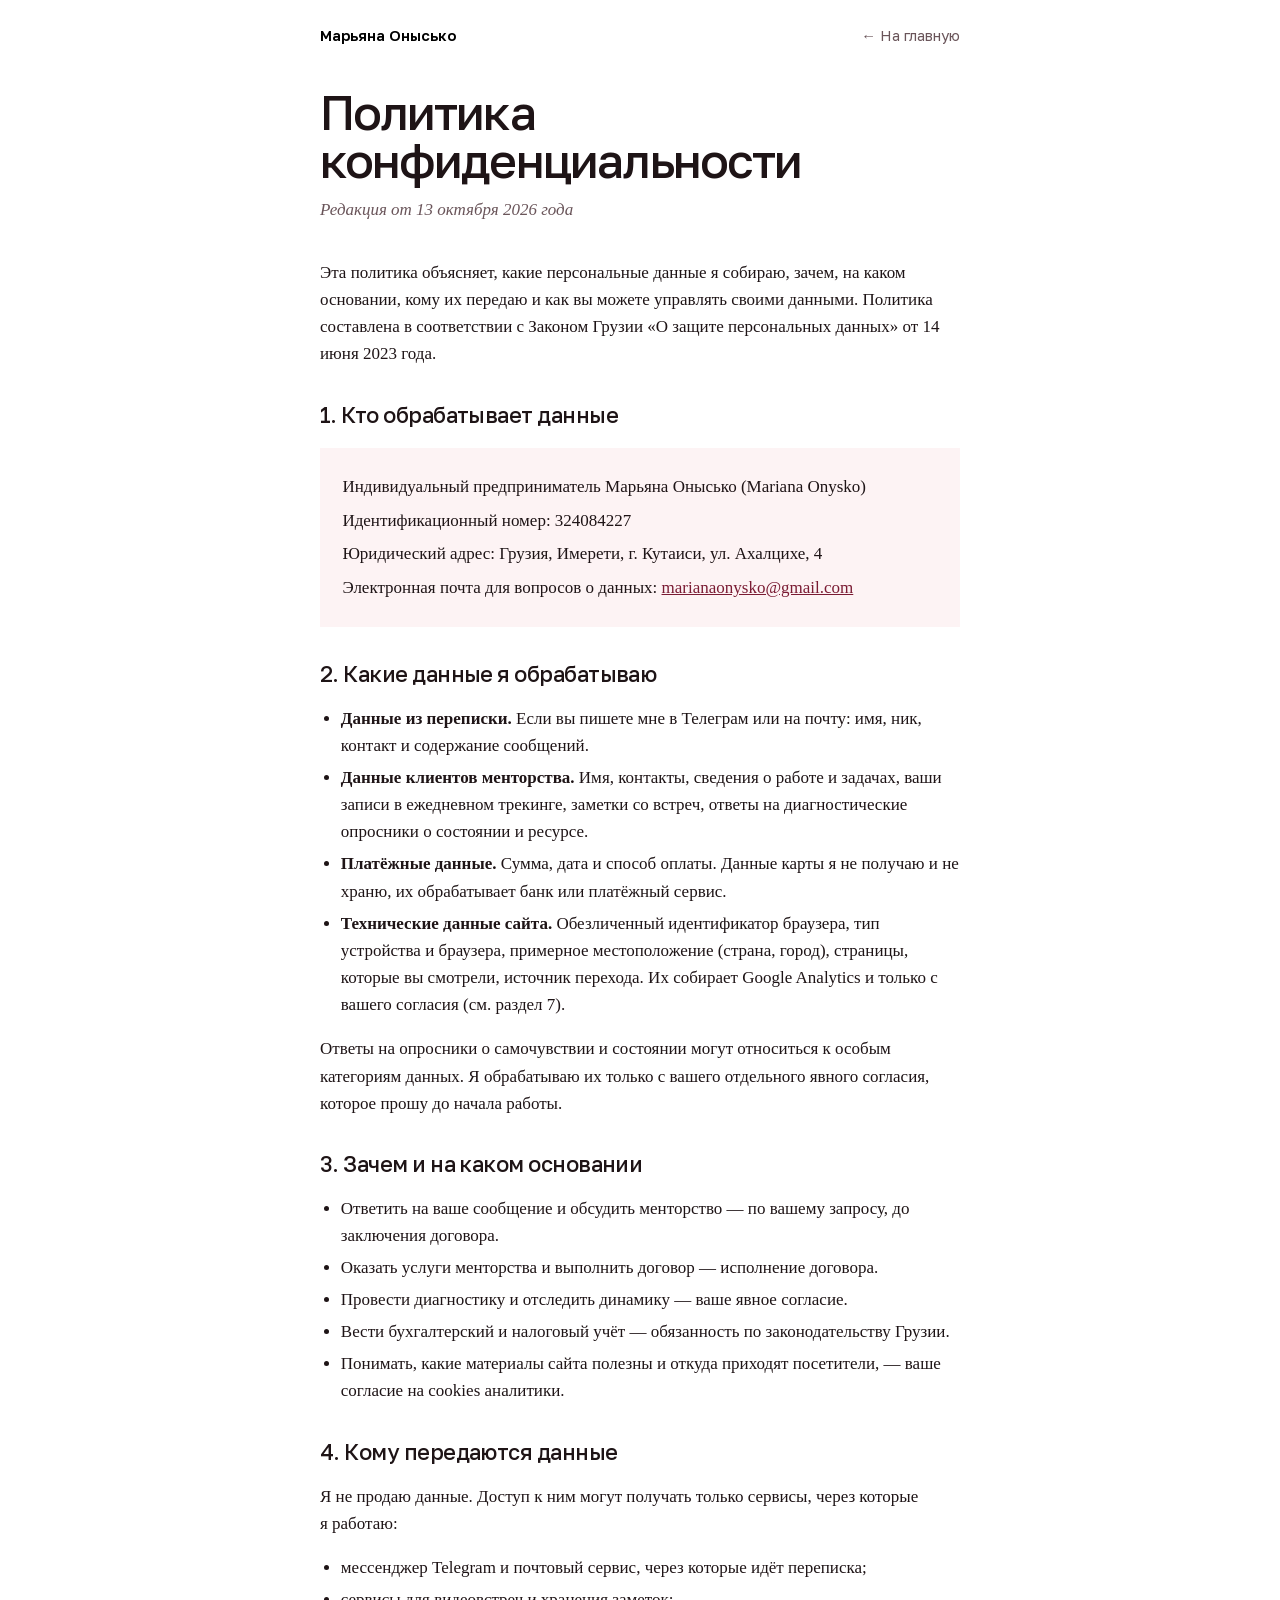
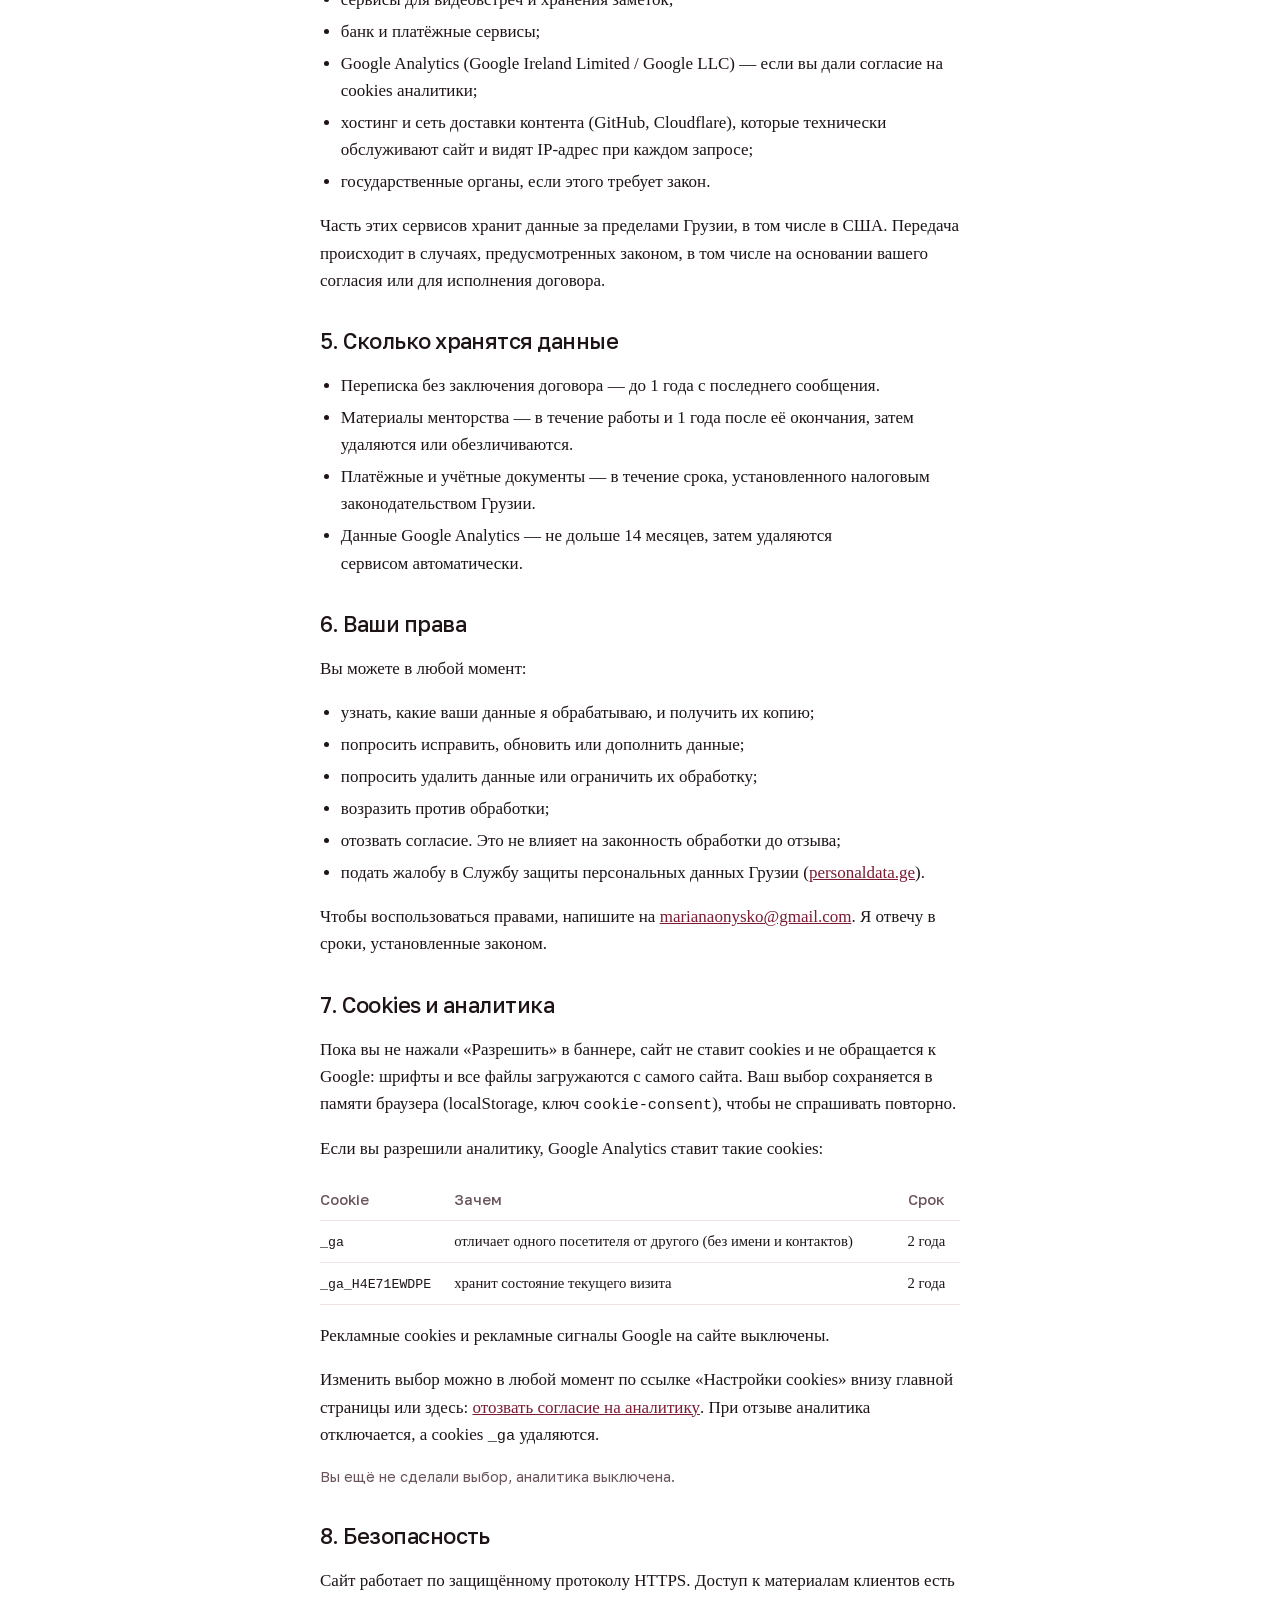
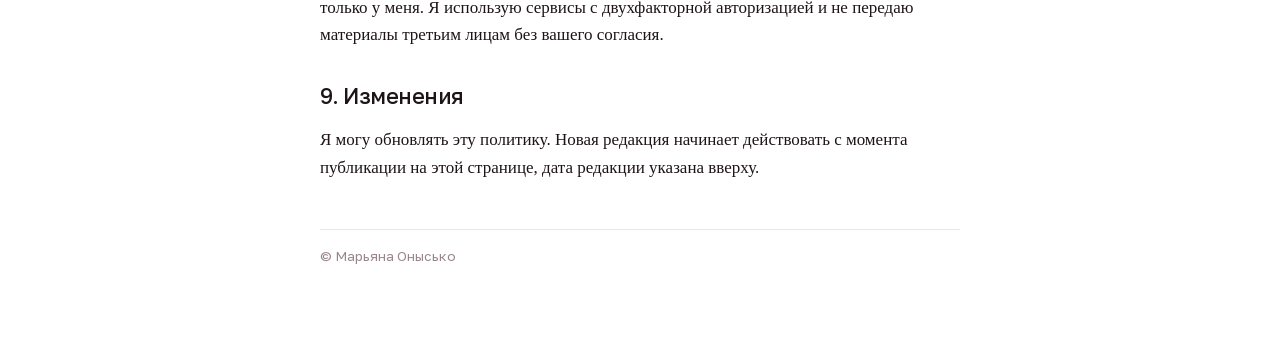
==== privacy.html @ 3b22a975 "Redesign site, add Google Analytics with working cookie consent - New single-page layout (hero, topi" ====
<!doctype html>
<html lang="ru">
<head>
<meta charset="utf-8">
<meta name="viewport" content="width=device-width, initial-scale=1">
<title>Политика конфиденциальности — Марьяна Онысько</title>
<meta name="description" content="Какие персональные данные обрабатывает ИП Марьяна Онысько, зачем, кому передаёт и как управлять своими данными и cookies.">
<link rel="canonical" href="https://marianaonysko.com/privacy.html">
<link rel="icon" href="/favicon.svg" type="image/svg+xml">
<link rel="stylesheet" href="/assets/fonts.css">
<link rel="stylesheet" href="/assets/legal.css">
<style>
  table { width: 100%; border-collapse: collapse; font-size: .92rem; margin: 1rem 0; }
  th, td { text-align: left; vertical-align: top; padding: .55rem .6rem .55rem 0; border-bottom: 1px solid var(--rule-soft); }
  th { font-family: var(--display); font-weight: 500; color: var(--soft); }
  code { font-size: .9em; }
  .btn-link { font: inherit; color: var(--wine); background: none; border: 0; padding: 0; text-decoration: underline; cursor: pointer; }
  .status { font-family: var(--display); font-size: .92rem; color: var(--soft); }
</style>
</head>
<body>
<main class="doc">
  <div class="doc__top"><b>Марьяна Онысько</b><a href="/">← На главную</a></div>

  <h1>Политика конфиденциальности</h1>
  <p class="doc__date">Редакция от 13 октября 2026 года</p>

  <p>Эта политика объясняет, какие персональные данные я собираю, зачем, на каком основании, кому их передаю и как вы можете управлять своими данными. Политика составлена в соответствии с Законом Грузии «О защите персональных данных» от 14 июня 2023 года.</p>

  <h2>1. Кто обрабатывает данные</h2>
  <div class="box">
    <p>Индивидуальный предприниматель Марьяна Онысько (Mariana Onysko)</p>
    <p>Идентификационный номер: 324084227</p>
    <p>Юридический адрес: Грузия, Имерети, г. Кутаиси, ул. Ахалцихе, 4</p>
    <p>Электронная почта для вопросов о данных: <a href="mailto:marianaonysko@gmail.com">marianaonysko@gmail.com</a></p>
  </div>

  <h2>2. Какие данные я обрабатываю</h2>
  <ul>
    <li><b>Данные из переписки.</b> Если вы пишете мне в Телеграм или на почту: имя, ник, контакт и содержание сообщений.</li>
    <li><b>Данные клиентов менторства.</b> Имя, контакты, сведения о работе и задачах, ваши записи в ежедневном трекинге, заметки со встреч, ответы на диагностические опросники о состоянии и ресурсе.</li>
    <li><b>Платёжные данные.</b> Сумма, дата и способ оплаты. Данные карты я не получаю и не храню, их обрабатывает банк или платёжный сервис.</li>
    <li><b>Технические данные сайта.</b> Обезличенный идентификатор браузера, тип устройства и браузера, примерное местоположение (страна, город), страницы, которые вы смотрели, источник перехода. Их собирает Google Analytics и только с вашего согласия (см. раздел 7).</li>
  </ul>
  <p>Ответы на опросники о самочувствии и состоянии могут относиться к особым категориям данных. Я обрабатываю их только с вашего отдельного явного согласия, которое прошу до начала работы.</p>

  <h2>3. Зачем и на каком основании</h2>
  <ul>
    <li>Ответить на ваше сообщение и обсудить менторство — по вашему запросу, до заключения договора.</li>
    <li>Оказать услуги менторства и выполнить договор — исполнение договора.</li>
    <li>Провести диагностику и отследить динамику — ваше явное согласие.</li>
    <li>Вести бухгалтерский и налоговый учёт — обязанность по законодательству Грузии.</li>
    <li>Понимать, какие материалы сайта полезны и откуда приходят посетители, — ваше согласие на cookies аналитики.</li>
  </ul>

  <h2>4. Кому передаются данные</h2>
  <p>Я не продаю данные. Доступ к ним могут получать только сервисы, через которые я работаю:</p>
  <ul>
    <li>мессенджер Telegram и почтовый сервис, через которые идёт переписка;</li>
    <li>сервисы для видеовстреч и хранения заметок;</li>
    <li>банк и платёжные сервисы;</li>
    <li>Google Analytics (Google Ireland Limited / Google LLC) — если вы дали согласие на cookies аналитики;</li>
    <li>хостинг и сеть доставки контента (GitHub, Cloudflare), которые технически обслуживают сайт и видят IP-адрес при каждом запросе;</li>
    <li>государственные органы, если этого требует закон.</li>
  </ul>
  <p>Часть этих сервисов хранит данные за пределами Грузии, в том числе в США. Передача происходит в случаях, предусмотренных законом, в том числе на основании вашего согласия или для исполнения договора.</p>

  <h2>5. Сколько хранятся данные</h2>
  <ul>
    <li>Переписка без заключения договора — до 1 года с последнего сообщения.</li>
    <li>Материалы менторства — в течение работы и 1 года после её окончания, затем удаляются или обезличиваются.</li>
    <li>Платёжные и учётные документы — в течение срока, установленного налоговым законодательством Грузии.</li>
    <li>Данные Google Analytics — не дольше 14 месяцев, затем удаляются сервисом автоматически.</li>
  </ul>

  <h2>6. Ваши права</h2>
  <p>Вы можете в любой момент:</p>
  <ul>
    <li>узнать, какие ваши данные я обрабатываю, и получить их копию;</li>
    <li>попросить исправить, обновить или дополнить данные;</li>
    <li>попросить удалить данные или ограничить их обработку;</li>
    <li>возразить против обработки;</li>
    <li>отозвать согласие. Это не влияет на законность обработки до отзыва;</li>
    <li>подать жалобу в Службу защиты персональных данных Грузии (<a href="https://personaldata.ge">personaldata.ge</a>).</li>
  </ul>
  <p>Чтобы воспользоваться правами, напишите на <a href="mailto:marianaonysko@gmail.com">marianaonysko@gmail.com</a>. Я отвечу в сроки, установленные законом.</p>

  <h2>7. Cookies и аналитика</h2>
  <p>Пока вы не нажали «Разрешить» в баннере, сайт не ставит cookies и не обращается к Google: шрифты и все файлы загружаются с самого сайта. Ваш выбор сохраняется в памяти браузера (localStorage, ключ <code>cookie-consent</code>), чтобы не спрашивать повторно.</p>
  <p>Если вы разрешили аналитику, Google Analytics ставит такие cookies:</p>
  <table>
    <tr><th>Cookie</th><th>Зачем</th><th>Срок</th></tr>
    <tr><td><code>_ga</code></td><td>отличает одного посетителя от другого (без имени и контактов)</td><td>2 года</td></tr>
    <tr><td><code>_ga_H4E71EWDPE</code></td><td>хранит состояние текущего визита</td><td>2 года</td></tr>
  </table>
  <p>Рекламные cookies и рекламные сигналы Google на сайте выключены.</p>
  <p>Изменить выбор можно в любой момент по ссылке «Настройки cookies» внизу главной страницы или здесь: <button type="button" class="btn-link" id="revoke">отозвать согласие на аналитику</button>. При отзыве аналитика отключается, а cookies <code>_ga</code> удаляются.</p>
  <p class="status" id="consentStatus" aria-live="polite"></p>

  <h2>8. Безопасность</h2>
  <p>Сайт работает по защищённому протоколу HTTPS. Доступ к материалам клиентов есть только у меня. Я использую сервисы с двухфакторной авторизацией и не передаю материалы третьим лицам без вашего согласия.</p>

  <h2>9. Изменения</h2>
  <p>Я могу обновлять эту политику. Новая редакция начинает действовать с момента публикации на этой странице, дата редакции указана вверху.</p>

  <p class="doc__foot">© Марьяна Онысько</p>
</main>
<script>
(function () {
  var KEY = 'cookie-consent';
  var status = document.getElementById('consentStatus');
  function get() { try { return localStorage.getItem(KEY); } catch (e) { return null; } }
  function render() {
    var v = get();
    status.textContent = v === 'all' ? 'Сейчас: аналитика разрешена.'
      : v === 'necessary' ? 'Сейчас: только необходимые, аналитика выключена.'
      : 'Вы ещё не сделали выбор, аналитика выключена.';
  }
  document.getElementById('revoke').addEventListener('click', function () {
    try { localStorage.setItem(KEY, 'necessary'); } catch (e) {}
    var host = location.hostname;
    var domains = ['', host, '.' + host, '.' + host.replace(/^www\./, '')];
    document.cookie.split(';').forEach(function (c) {
      var name = c.split('=')[0].trim();
      if (!/^_ga/.test(name) && name !== '_gid') return;
      domains.forEach(function (d) {
        document.cookie = name + '=; expires=Thu, 01 Jan 1970 00:00:00 GMT; path=/' + (d ? '; domain=' + d : '');
      });
    });
    render();
  });
  render();
})();
</script>
</body>
</html>
---- assets/fonts.css ----
/* Golos Text (SIL Open Font License), self-hosted: no requests to Google before cookie consent */
@font-face {
  font-family: 'Golos Text';
  font-style: normal;
  font-weight: 400 600;
  font-display: swap;
  src: url(/assets/golos-cyr.woff2) format('woff2');
  unicode-range: U+0301, U+0400-045F, U+0490-0491, U+04B0-04B1, U+2116;
}
@font-face {
  font-family: 'Golos Text';
  font-style: normal;
  font-weight: 400 600;
  font-display: swap;
  src: url(/assets/golos-latin.woff2) format('woff2');
  unicode-range: U+0000-00FF, U+0131, U+0152-0153, U+02BB-02BC, U+02C6, U+02DA, U+02DC, U+0304, U+0308, U+0329, U+2000-206F, U+20AC, U+2122, U+2191, U+2193, U+2212, U+2215, U+FEFF, U+FFFD;
}
---- assets/legal.css ----
:root {
  --ink: #1E1416; --black: #000; --wine: #7A1B33; --soft: #6A555A; --mute: #9A868A;
  --rule: #D9C9C6; --rule-soft: #EFE4E1; --blush: #FDF3F4; --bg: #FFFFFF;
  --display: 'Golos Text', 'Helvetica Neue', Arial, sans-serif;
  --serif: Georgia, 'Iowan Old Style', 'Times New Roman', serif;
  color-scheme: light;
}
*, *::before, *::after { box-sizing: border-box; }
body { margin: 0; background: var(--bg); color: var(--ink); font-family: var(--serif); font-size: 17px; line-height: 1.6; -webkit-font-smoothing: antialiased; }
.doc { max-width: 44rem; margin: 0 auto; padding-inline: clamp(1rem, 4vw, 2rem); padding-block: 1.5rem 4rem; }
.doc__top { display: flex; justify-content: space-between; align-items: center; gap: 1rem; font-family: var(--display); font-size: .92rem; margin-bottom: 2.5rem; }
.doc__top a { color: var(--soft); text-decoration: none; }
.doc__top a:hover { color: var(--wine); }
.doc__top b { font-weight: 600; color: var(--black); }
h1 { font-family: var(--display); font-weight: 500; font-size: clamp(2rem, 6vw, 3rem); line-height: 1; letter-spacing: -.04em; margin: 0 0 .8rem; text-wrap: balance; }
.doc__date { font-style: italic; color: var(--soft); margin: 0 0 2.2rem; }
h2 { font-family: var(--display); font-weight: 500; font-size: 1.35rem; letter-spacing: -.025em; line-height: 1.2; margin: 2.2rem 0 .6rem; }
p, li { text-wrap: pretty; }
ul, ol { padding-left: 1.3rem; }
li { margin: .3rem 0; }
a { color: var(--wine); }
.ph { background: #FFF1C9; padding: 0 .2em; border-radius: 2px; font-family: var(--display); font-size: .92em; }
.box { background: var(--blush); padding: 1.2rem 1.4rem; margin: 1.2rem 0; }
.box p { margin: .4rem 0; }
.doc__foot { margin-top: 3rem; padding-top: 1rem; border-top: 1px solid var(--rule-soft); font-family: var(--display); font-size: .85rem; color: var(--mute); }
a:focus-visible { outline: 2px solid var(--wine); outline-offset: 3px; }
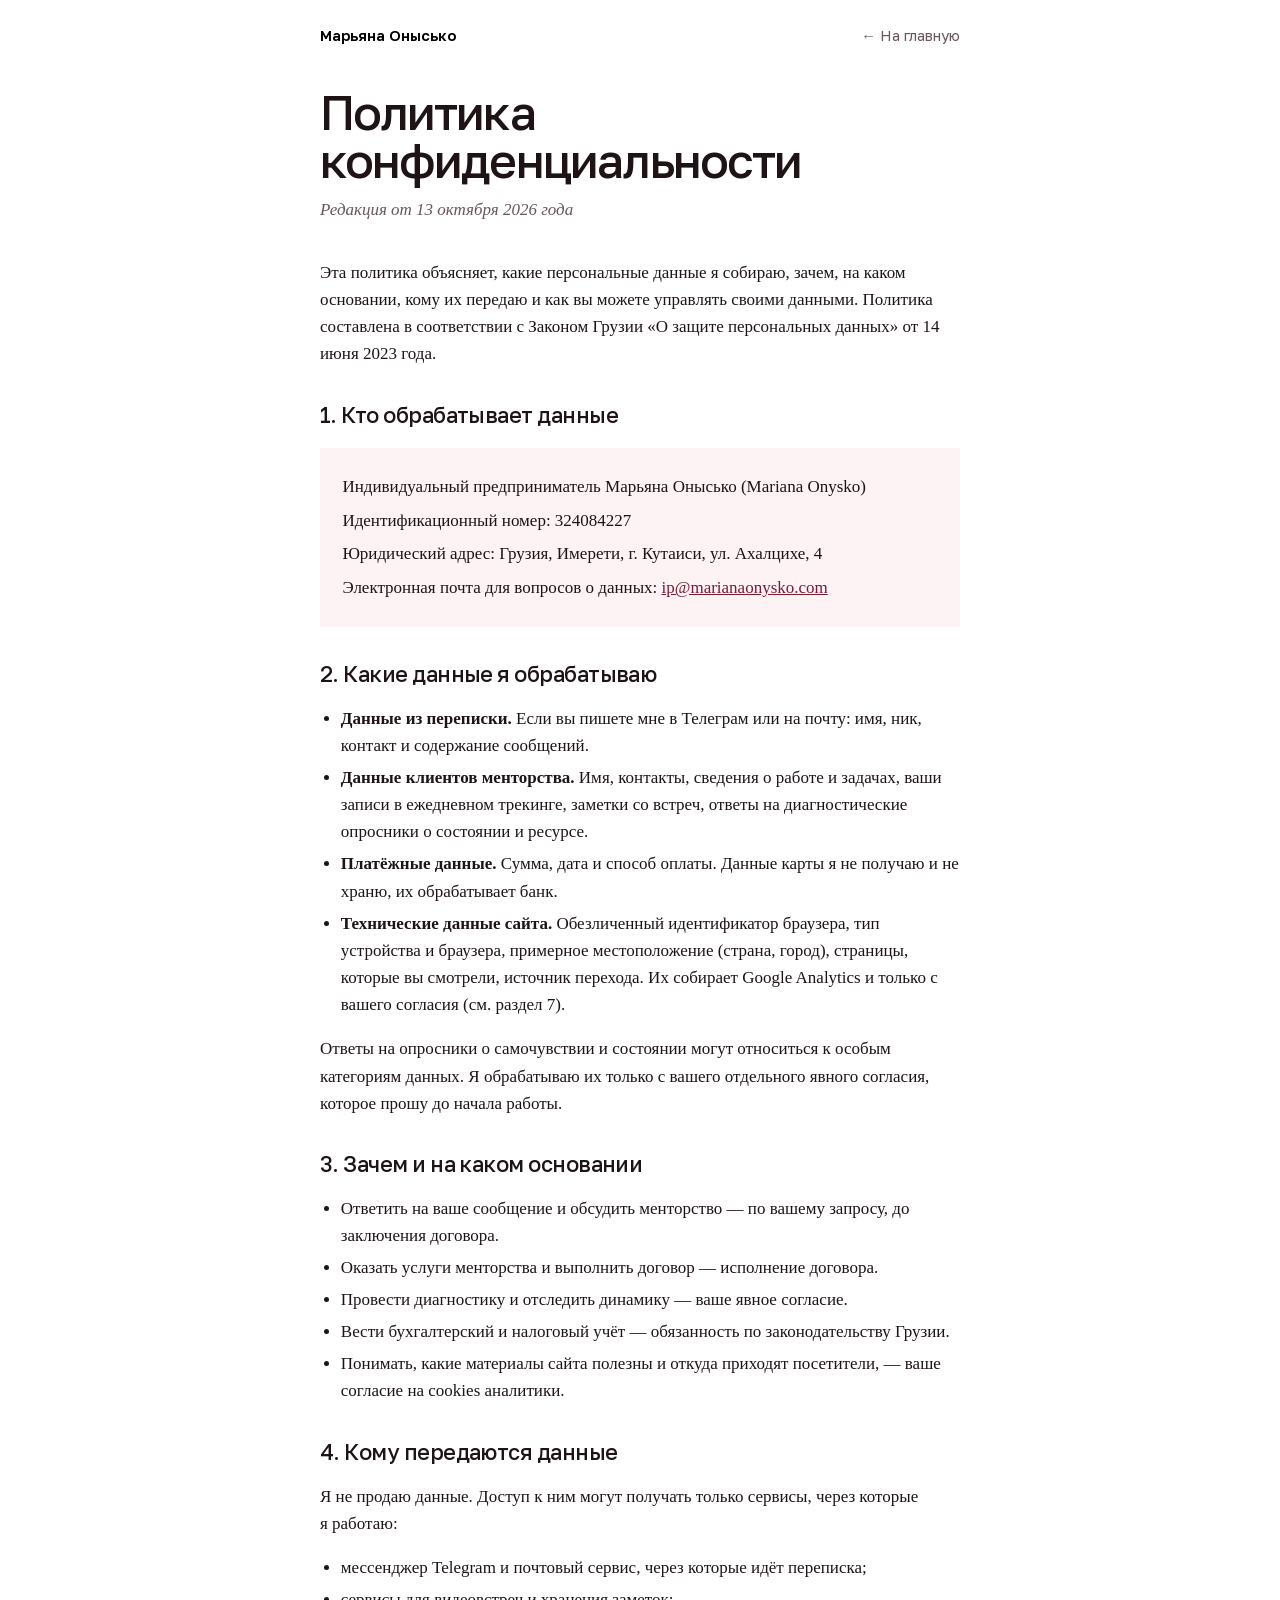
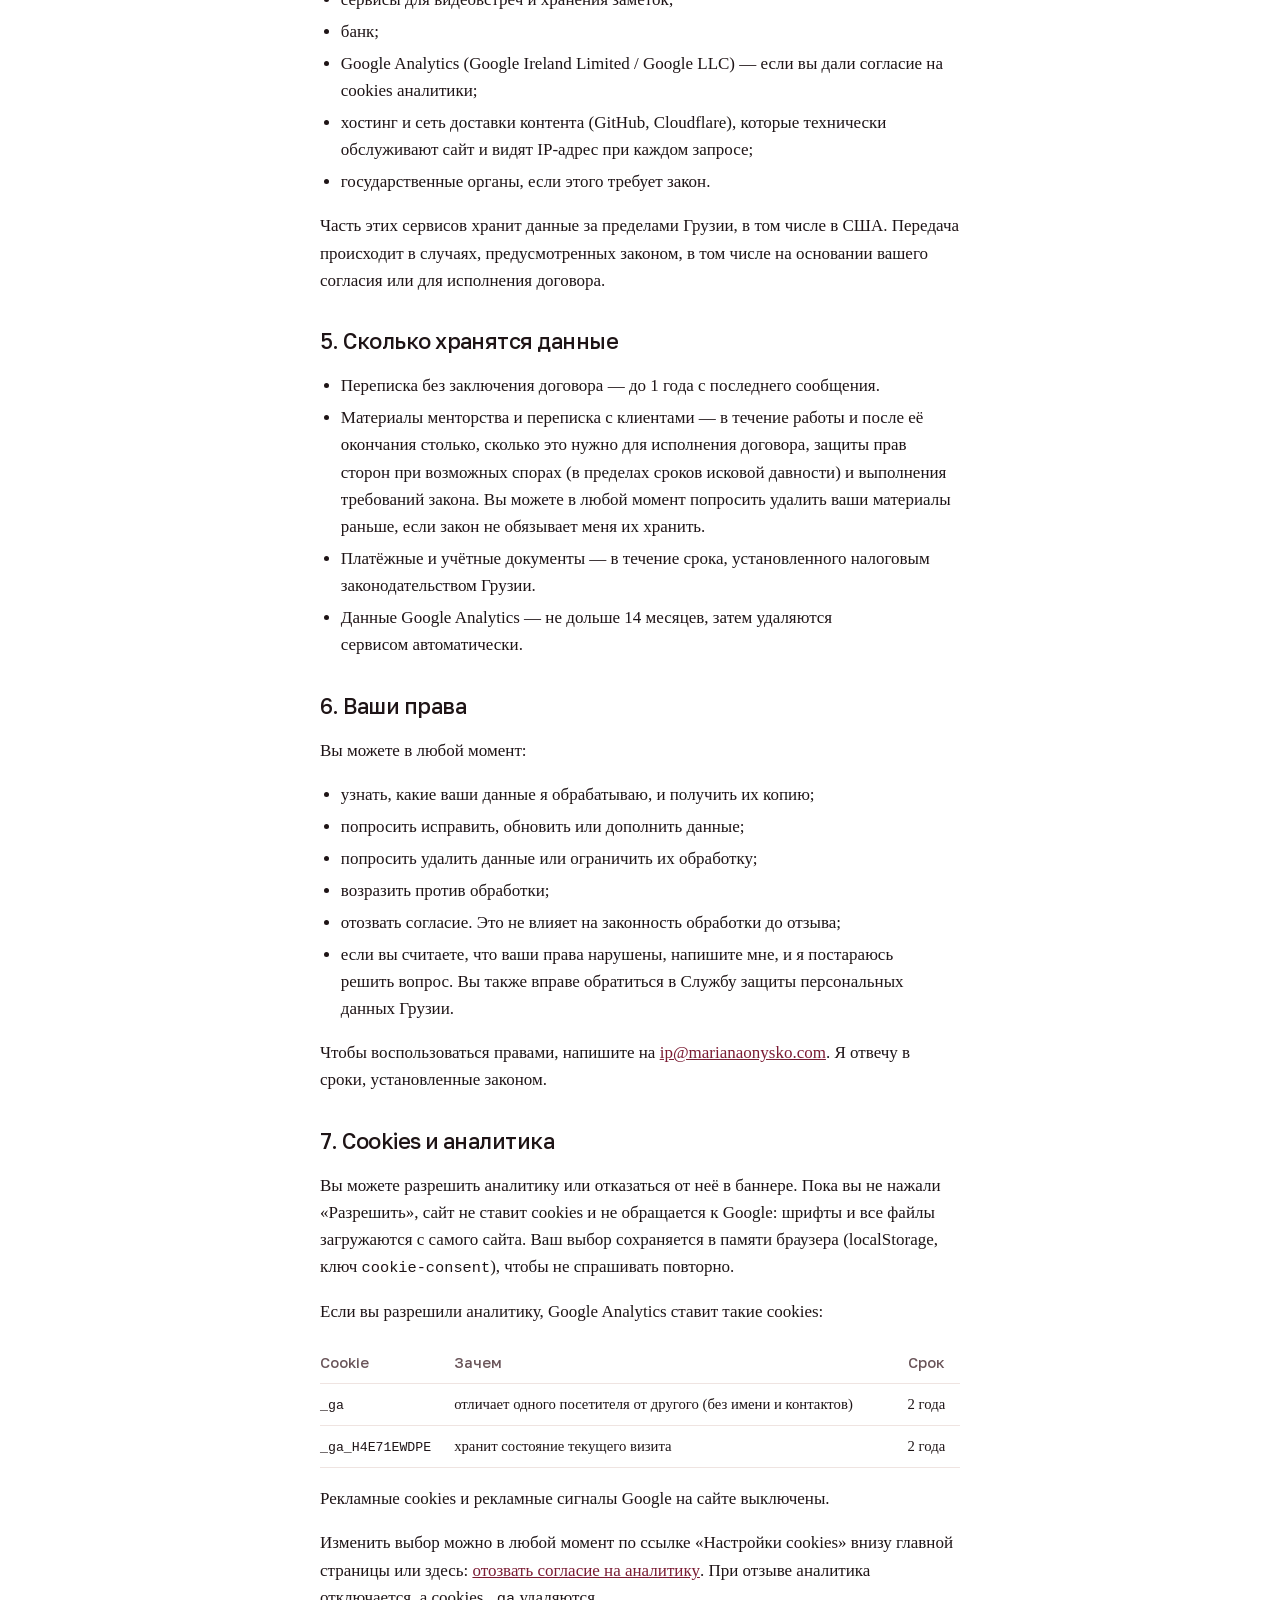
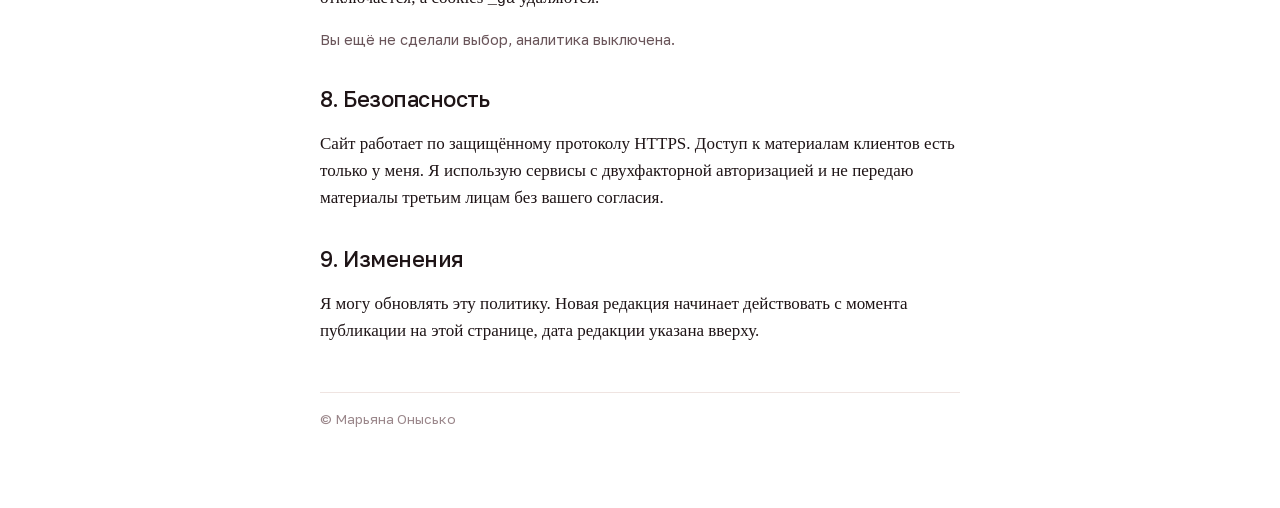
==== commit 9fa3aa2d: "Update contact email, add explicit opt-out to cookie banner, revise privacy policy Co-Authored-By: C" ====
--- a/privacy.html
+++ b/privacy.html
@@ -32,14 +32,14 @@
     <p>Индивидуальный предприниматель Марьяна Онысько (Mariana Onysko)</p>
     <p>Идентификационный номер: 324084227</p>
     <p>Юридический адрес: Грузия, Имерети, г. Кутаиси, ул. Ахалцихе, 4</p>
-    <p>Электронная почта для вопросов о данных: <a href="mailto:marianaonysko@gmail.com">marianaonysko@gmail.com</a></p>
+    <p>Электронная почта для вопросов о данных: <a href="mailto:ip@marianaonysko.com">ip@marianaonysko.com</a></p>
   </div>
 
   <h2>2. Какие данные я обрабатываю</h2>
   <ul>
     <li><b>Данные из переписки.</b> Если вы пишете мне в Телеграм или на почту: имя, ник, контакт и содержание сообщений.</li>
     <li><b>Данные клиентов менторства.</b> Имя, контакты, сведения о работе и задачах, ваши записи в ежедневном трекинге, заметки со встреч, ответы на диагностические опросники о состоянии и ресурсе.</li>
-    <li><b>Платёжные данные.</b> Сумма, дата и способ оплаты. Данные карты я не получаю и не храню, их обрабатывает банк или платёжный сервис.</li>
+    <li><b>Платёжные данные.</b> Сумма, дата и способ оплаты. Данные карты я не получаю и не храню, их обрабатывает банк.</li>
     <li><b>Технические данные сайта.</b> Обезличенный идентификатор браузера, тип устройства и браузера, примерное местоположение (страна, город), страницы, которые вы смотрели, источник перехода. Их собирает Google Analytics и только с вашего согласия (см. раздел 7).</li>
   </ul>
   <p>Ответы на опросники о самочувствии и состоянии могут относиться к особым категориям данных. Я обрабатываю их только с вашего отдельного явного согласия, которое прошу до начала работы.</p>
@@ -58,7 +58,7 @@
   <ul>
     <li>мессенджер Telegram и почтовый сервис, через которые идёт переписка;</li>
     <li>сервисы для видеовстреч и хранения заметок;</li>
-    <li>банк и платёжные сервисы;</li>
+    <li>банк;</li>
     <li>Google Analytics (Google Ireland Limited / Google LLC) — если вы дали согласие на cookies аналитики;</li>
     <li>хостинг и сеть доставки контента (GitHub, Cloudflare), которые технически обслуживают сайт и видят IP-адрес при каждом запросе;</li>
     <li>государственные органы, если этого требует закон.</li>
@@ -68,7 +68,7 @@
   <h2>5. Сколько хранятся данные</h2>
   <ul>
     <li>Переписка без заключения договора — до 1 года с последнего сообщения.</li>
-    <li>Материалы менторства — в течение работы и 1 года после её окончания, затем удаляются или обезличиваются.</li>
+    <li>Материалы менторства и переписка с клиентами — в течение работы и после её окончания столько, сколько это нужно для исполнения договора, защиты прав сторон при возможных спорах (в пределах сроков исковой давности) и выполнения требований закона. Вы можете в любой момент попросить удалить ваши материалы раньше, если закон не обязывает меня их хранить.</li>
     <li>Платёжные и учётные документы — в течение срока, установленного налоговым законодательством Грузии.</li>
     <li>Данные Google Analytics — не дольше 14 месяцев, затем удаляются сервисом автоматически.</li>
   </ul>
@@ -81,12 +81,12 @@
     <li>попросить удалить данные или ограничить их обработку;</li>
     <li>возразить против обработки;</li>
     <li>отозвать согласие. Это не влияет на законность обработки до отзыва;</li>
-    <li>подать жалобу в Службу защиты персональных данных Грузии (<a href="https://personaldata.ge">personaldata.ge</a>).</li>
+    <li>если вы считаете, что ваши права нарушены, напишите мне, и я постараюсь решить вопрос. Вы также вправе обратиться в Службу защиты персональных данных Грузии.</li>
   </ul>
-  <p>Чтобы воспользоваться правами, напишите на <a href="mailto:marianaonysko@gmail.com">marianaonysko@gmail.com</a>. Я отвечу в сроки, установленные законом.</p>
+  <p>Чтобы воспользоваться правами, напишите на <a href="mailto:ip@marianaonysko.com">ip@marianaonysko.com</a>. Я отвечу в сроки, установленные законом.</p>
 
   <h2>7. Cookies и аналитика</h2>
-  <p>Пока вы не нажали «Разрешить» в баннере, сайт не ставит cookies и не обращается к Google: шрифты и все файлы загружаются с самого сайта. Ваш выбор сохраняется в памяти браузера (localStorage, ключ <code>cookie-consent</code>), чтобы не спрашивать повторно.</p>
+  <p>Вы можете разрешить аналитику или отказаться от неё в баннере. Пока вы не нажали «Разрешить», сайт не ставит cookies и не обращается к Google: шрифты и все файлы загружаются с самого сайта. Ваш выбор сохраняется в памяти браузера (localStorage, ключ <code>cookie-consent</code>), чтобы не спрашивать повторно.</p>
   <p>Если вы разрешили аналитику, Google Analytics ставит такие cookies:</p>
   <table>
     <tr><th>Cookie</th><th>Зачем</th><th>Срок</th></tr>
@@ -113,7 +113,7 @@
   function render() {
     var v = get();
     status.textContent = v === 'all' ? 'Сейчас: аналитика разрешена.'
-      : v === 'necessary' ? 'Сейчас: только необходимые, аналитика выключена.'
+      : v === 'necessary' ? 'Сейчас: вы отказались, аналитика выключена.'
       : 'Вы ещё не сделали выбор, аналитика выключена.';
   }
   document.getElementById('revoke').addEventListener('click', function () {
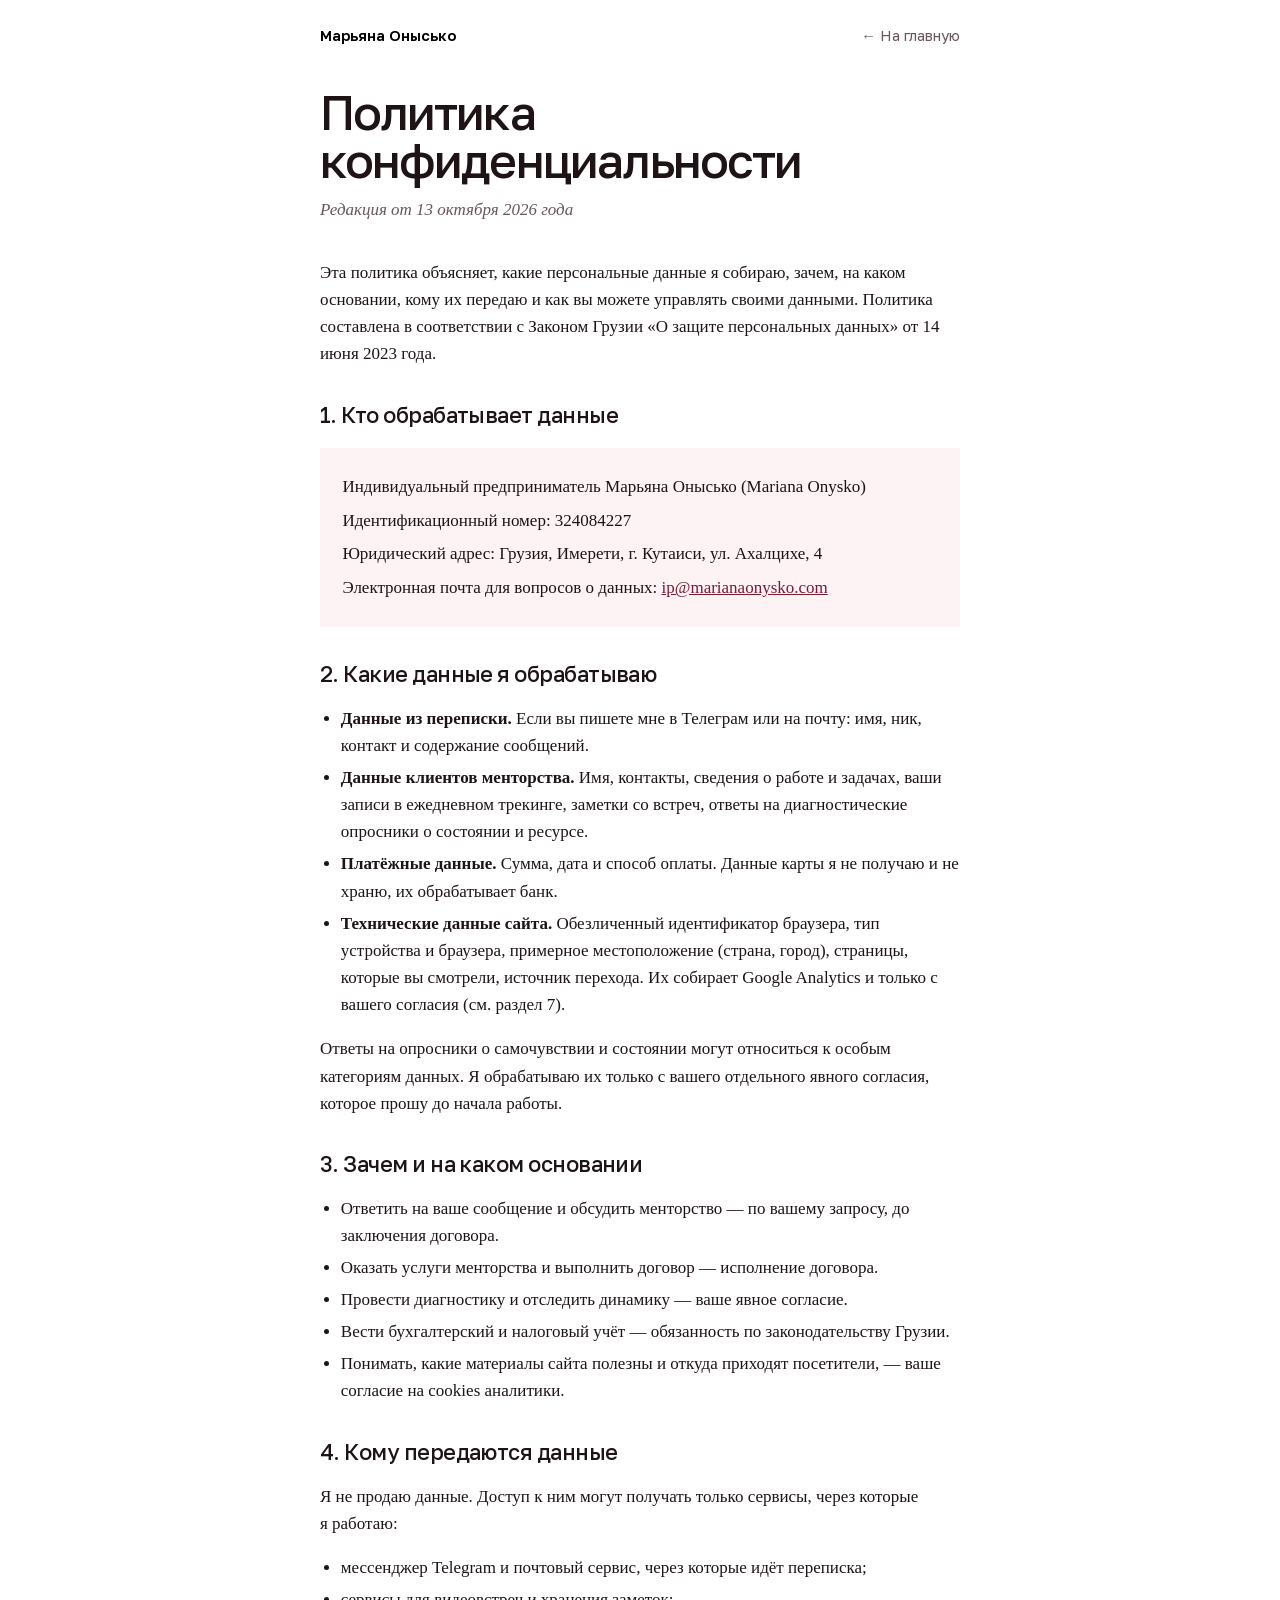
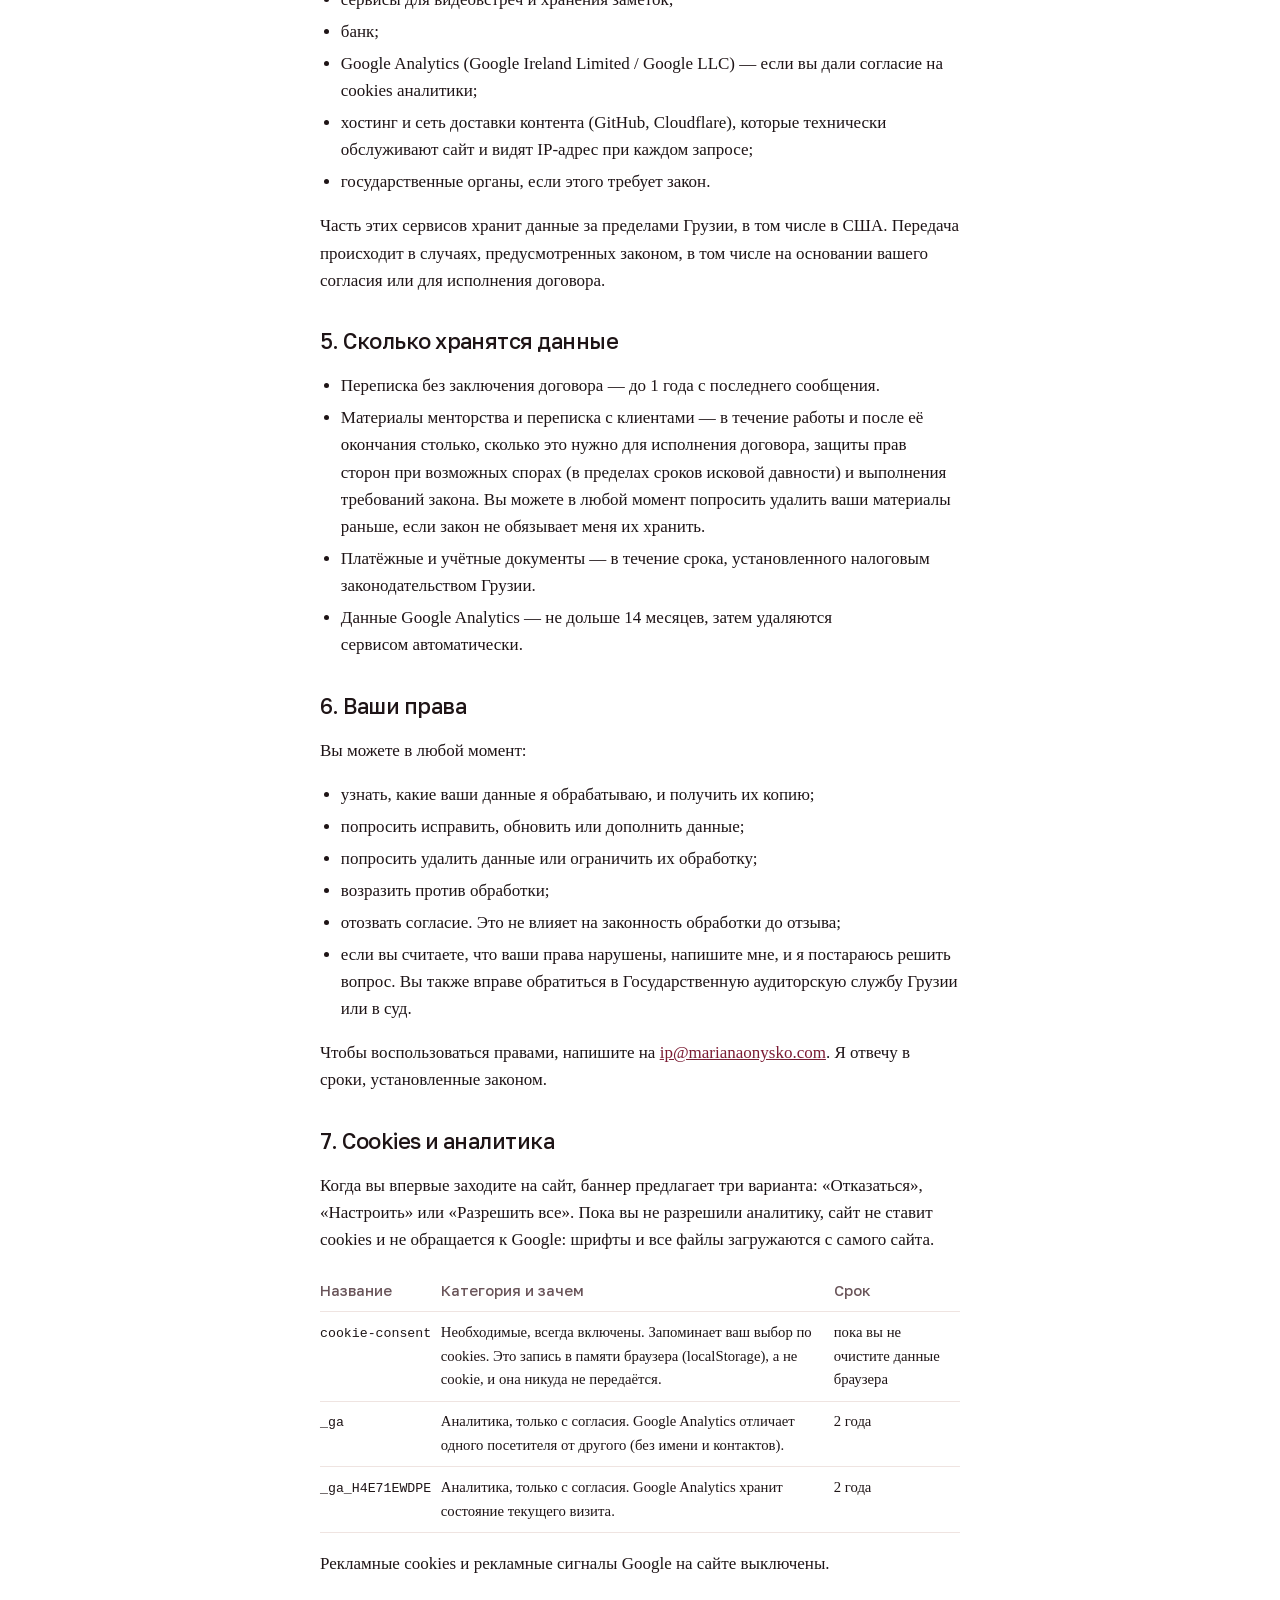
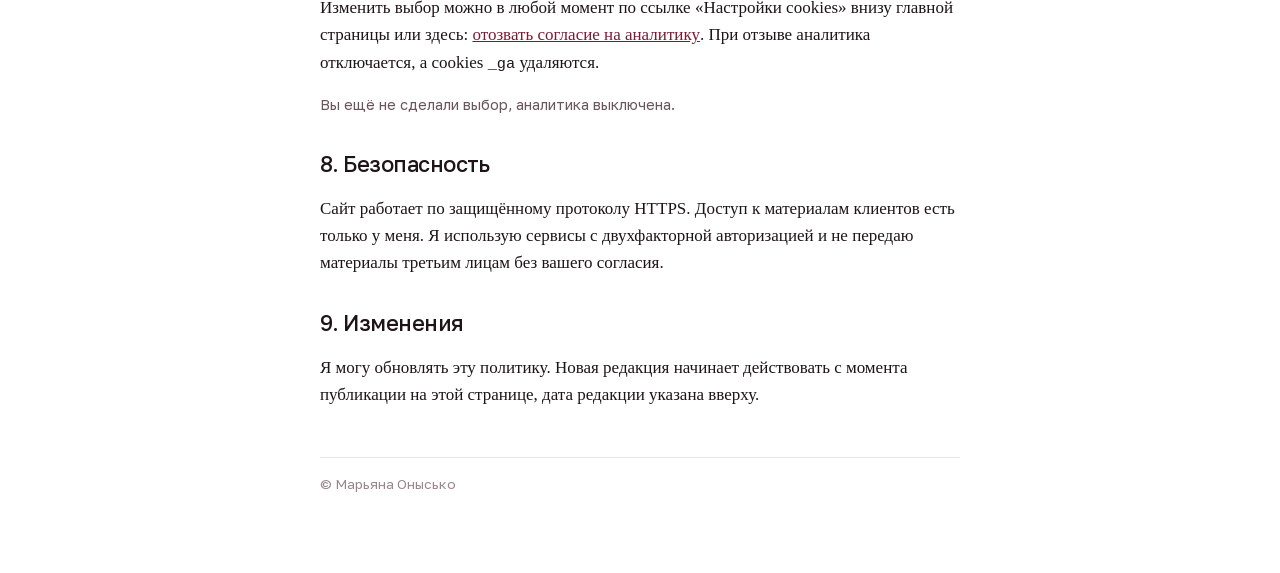
==== commit 9cd5bb91: "Cookie banner: three choices with per-category settings; update supervisory authority Co-Authored-By" ====
--- a/privacy.html
+++ b/privacy.html
@@ -81,17 +81,17 @@
     <li>попросить удалить данные или ограничить их обработку;</li>
     <li>возразить против обработки;</li>
     <li>отозвать согласие. Это не влияет на законность обработки до отзыва;</li>
-    <li>если вы считаете, что ваши права нарушены, напишите мне, и я постараюсь решить вопрос. Вы также вправе обратиться в Службу защиты персональных данных Грузии.</li>
+    <li>если вы считаете, что ваши права нарушены, напишите мне, и я постараюсь решить вопрос. Вы также вправе обратиться в Государственную аудиторскую службу Грузии или в суд.</li>
   </ul>
   <p>Чтобы воспользоваться правами, напишите на <a href="mailto:ip@marianaonysko.com">ip@marianaonysko.com</a>. Я отвечу в сроки, установленные законом.</p>
 
   <h2>7. Cookies и аналитика</h2>
-  <p>Вы можете разрешить аналитику или отказаться от неё в баннере. Пока вы не нажали «Разрешить», сайт не ставит cookies и не обращается к Google: шрифты и все файлы загружаются с самого сайта. Ваш выбор сохраняется в памяти браузера (localStorage, ключ <code>cookie-consent</code>), чтобы не спрашивать повторно.</p>
-  <p>Если вы разрешили аналитику, Google Analytics ставит такие cookies:</p>
+  <p>Когда вы впервые заходите на сайт, баннер предлагает три варианта: «Отказаться», «Настроить» или «Разрешить все». Пока вы не разрешили аналитику, сайт не ставит cookies и не обращается к Google: шрифты и все файлы загружаются с самого сайта.</p>
   <table>
-    <tr><th>Cookie</th><th>Зачем</th><th>Срок</th></tr>
-    <tr><td><code>_ga</code></td><td>отличает одного посетителя от другого (без имени и контактов)</td><td>2 года</td></tr>
-    <tr><td><code>_ga_H4E71EWDPE</code></td><td>хранит состояние текущего визита</td><td>2 года</td></tr>
+    <tr><th>Название</th><th>Категория и зачем</th><th>Срок</th></tr>
+    <tr><td><code>cookie-consent</code></td><td>Необходимые, всегда включены. Запоминает ваш выбор по cookies. Это запись в памяти браузера (localStorage), а не cookie, и она никуда не передаётся.</td><td>пока вы не очистите данные браузера</td></tr>
+    <tr><td><code>_ga</code></td><td>Аналитика, только с согласия. Google Analytics отличает одного посетителя от другого (без имени и контактов).</td><td>2 года</td></tr>
+    <tr><td><code>_ga_H4E71EWDPE</code></td><td>Аналитика, только с согласия. Google Analytics хранит состояние текущего визита.</td><td>2 года</td></tr>
   </table>
   <p>Рекламные cookies и рекламные сигналы Google на сайте выключены.</p>
   <p>Изменить выбор можно в любой момент по ссылке «Настройки cookies» внизу главной страницы или здесь: <button type="button" class="btn-link" id="revoke">отозвать согласие на аналитику</button>. При отзыве аналитика отключается, а cookies <code>_ga</code> удаляются.</p>
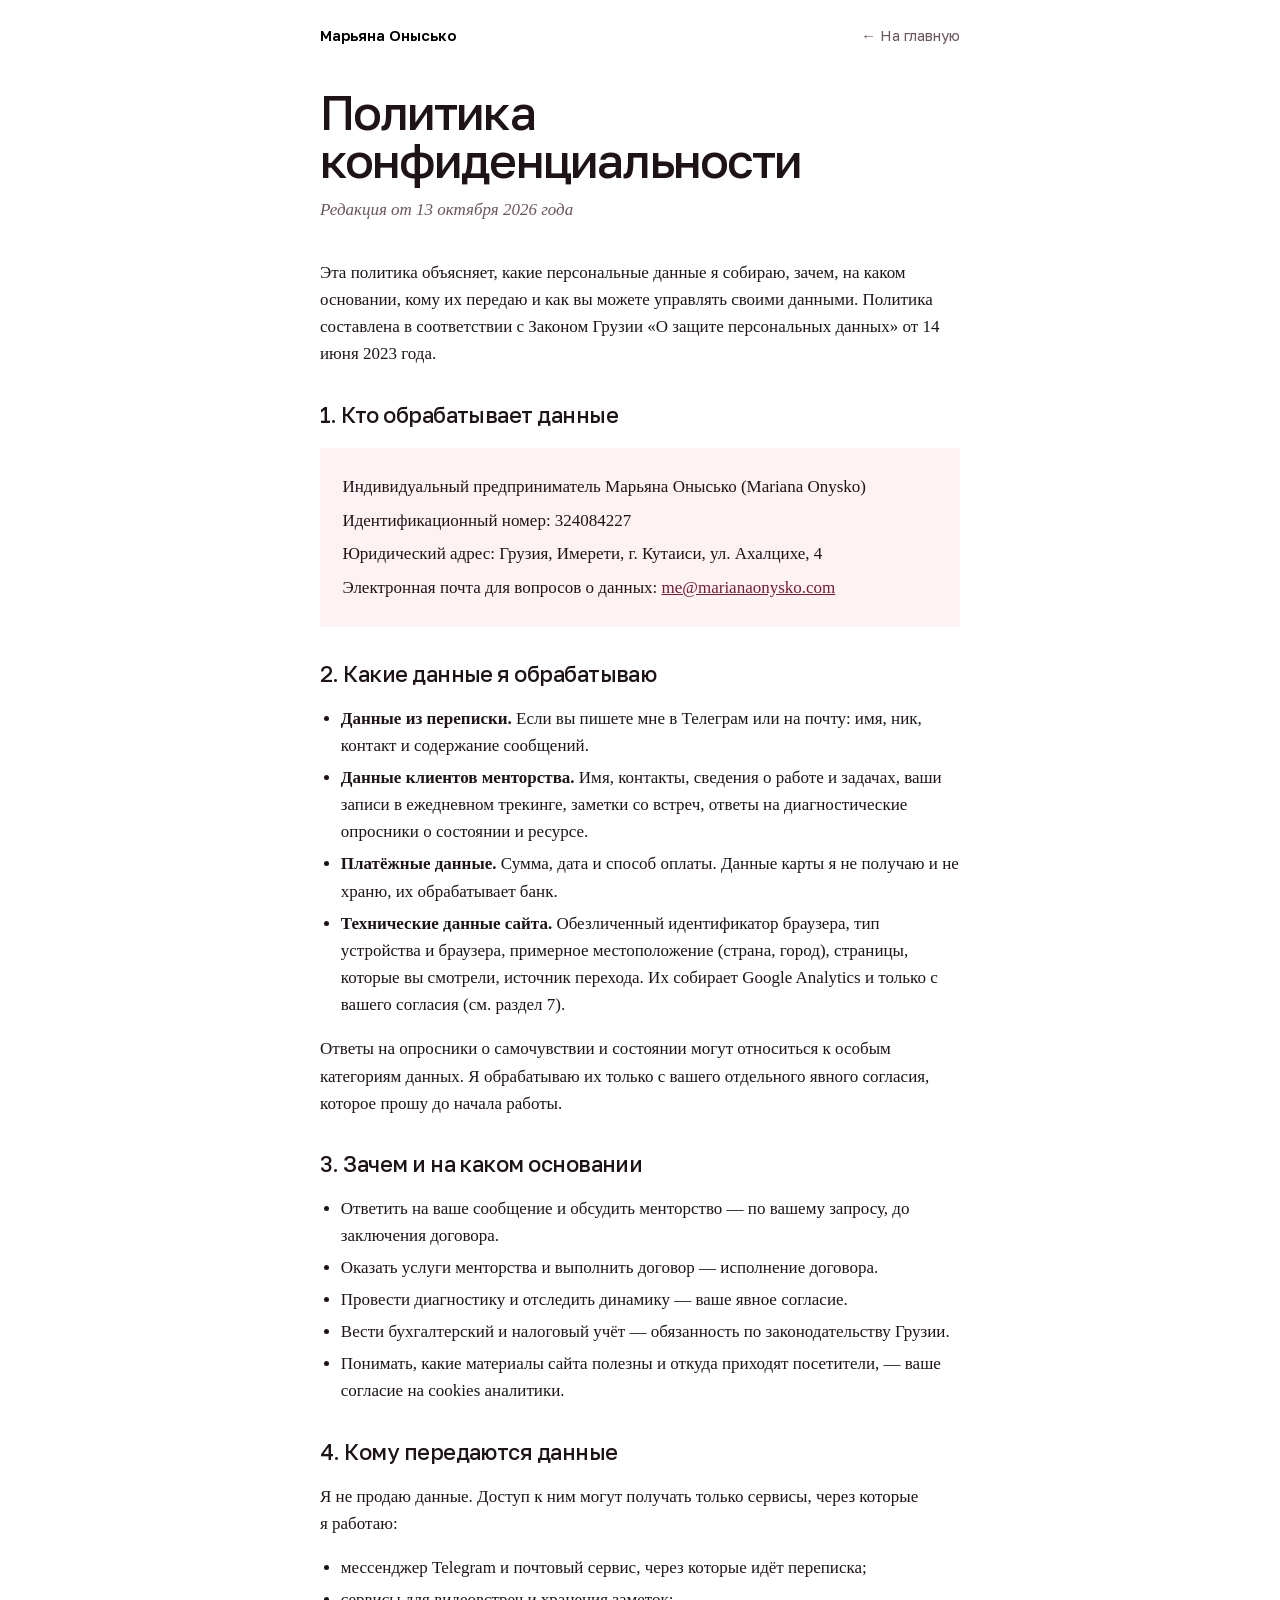
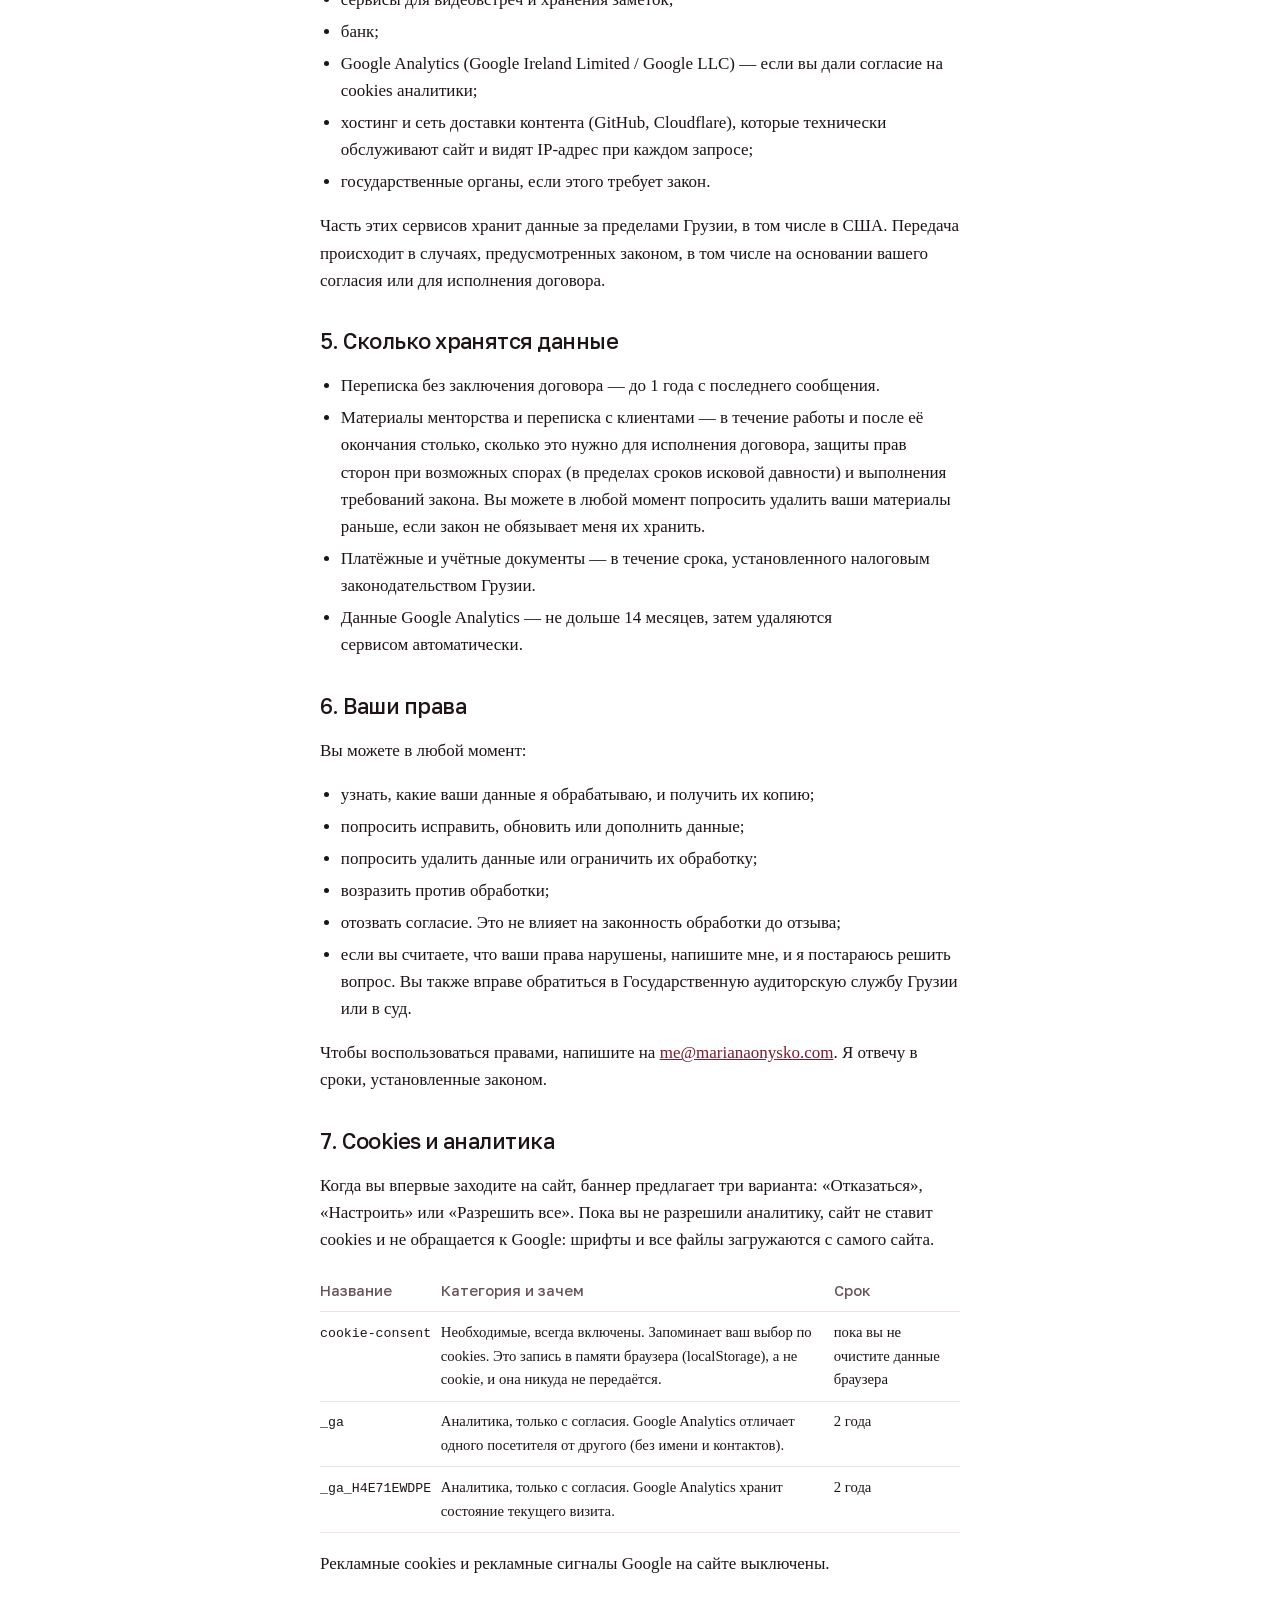
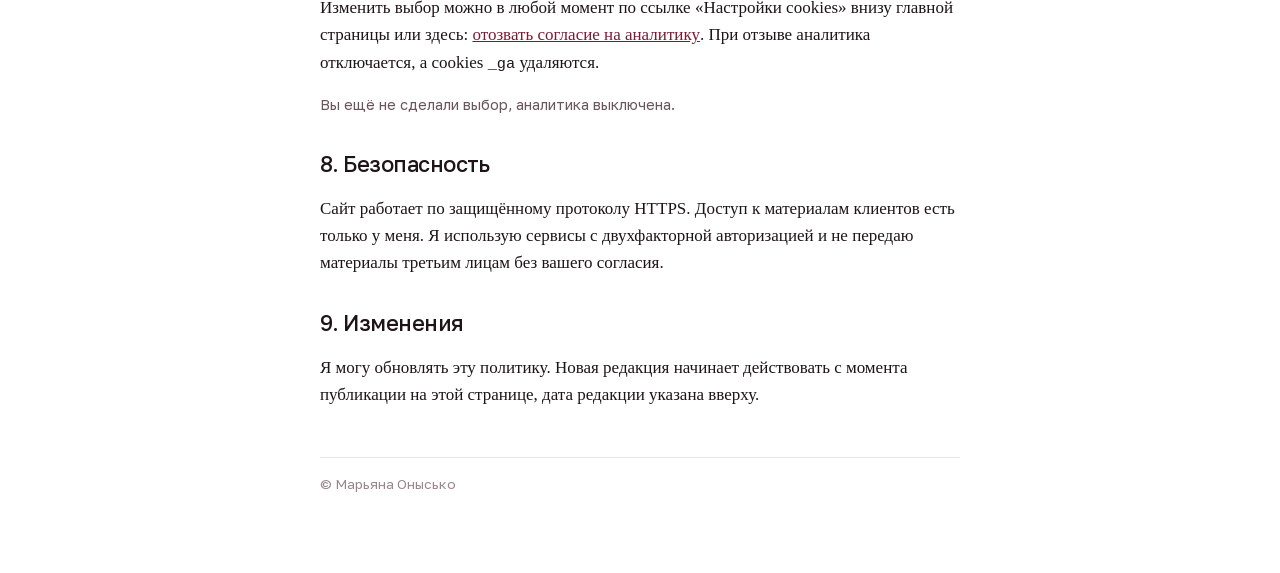
==== commit 21270b89: "Use me@marianaonysko.com as contact email Co-Authored-By: Claude Opus 5.5 <noreply@anthropic.com>" ====
--- a/privacy.html
+++ b/privacy.html
@@ -32,7 +32,7 @@
     <p>Индивидуальный предприниматель Марьяна Онысько (Mariana Onysko)</p>
     <p>Идентификационный номер: 324084227</p>
     <p>Юридический адрес: Грузия, Имерети, г. Кутаиси, ул. Ахалцихе, 4</p>
-    <p>Электронная почта для вопросов о данных: <a href="mailto:ip@marianaonysko.com">ip@marianaonysko.com</a></p>
+    <p>Электронная почта для вопросов о данных: <a href="mailto:me@marianaonysko.com">me@marianaonysko.com</a></p>
   </div>
 
   <h2>2. Какие данные я обрабатываю</h2>
@@ -83,7 +83,7 @@
     <li>отозвать согласие. Это не влияет на законность обработки до отзыва;</li>
     <li>если вы считаете, что ваши права нарушены, напишите мне, и я постараюсь решить вопрос. Вы также вправе обратиться в Государственную аудиторскую службу Грузии или в суд.</li>
   </ul>
-  <p>Чтобы воспользоваться правами, напишите на <a href="mailto:ip@marianaonysko.com">ip@marianaonysko.com</a>. Я отвечу в сроки, установленные законом.</p>
+  <p>Чтобы воспользоваться правами, напишите на <a href="mailto:me@marianaonysko.com">me@marianaonysko.com</a>. Я отвечу в сроки, установленные законом.</p>
 
   <h2>7. Cookies и аналитика</h2>
   <p>Когда вы впервые заходите на сайт, баннер предлагает три варианта: «Отказаться», «Настроить» или «Разрешить все». Пока вы не разрешили аналитику, сайт не ставит cookies и не обращается к Google: шрифты и все файлы загружаются с самого сайта.</p>
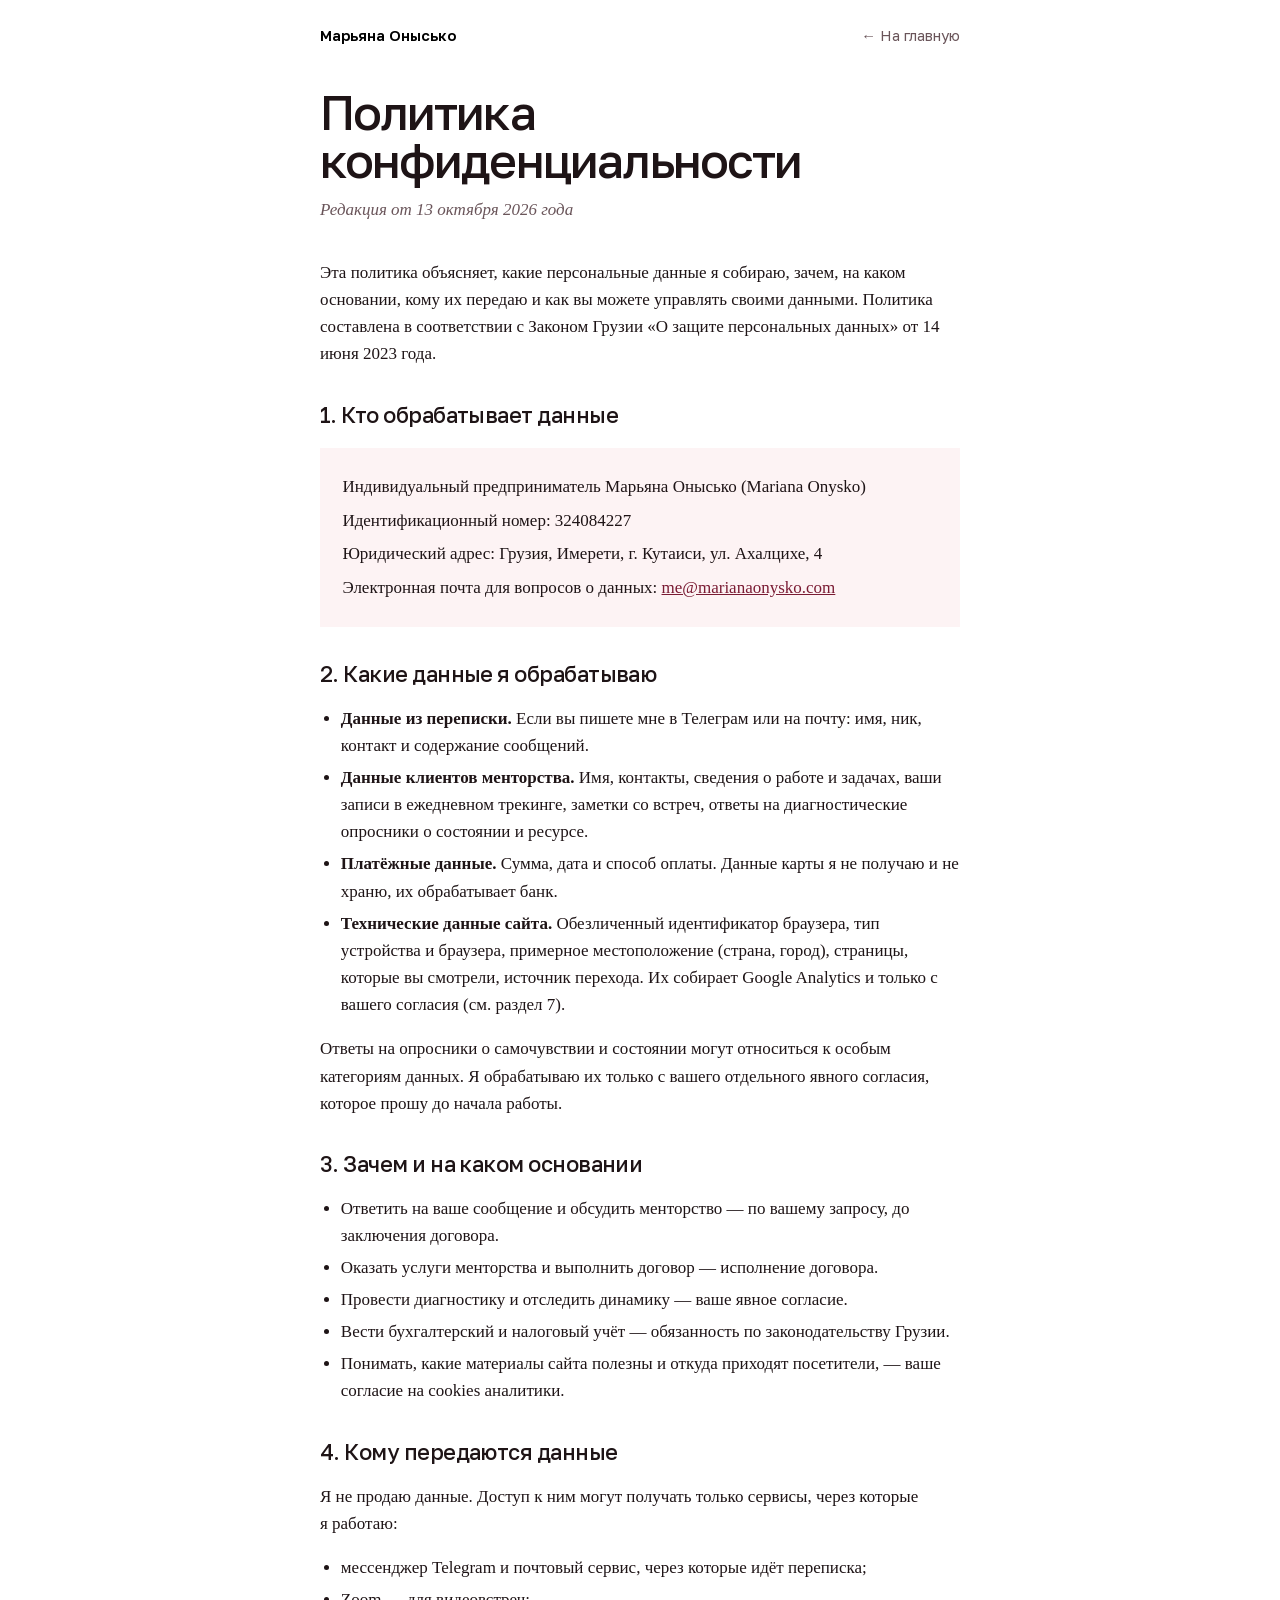
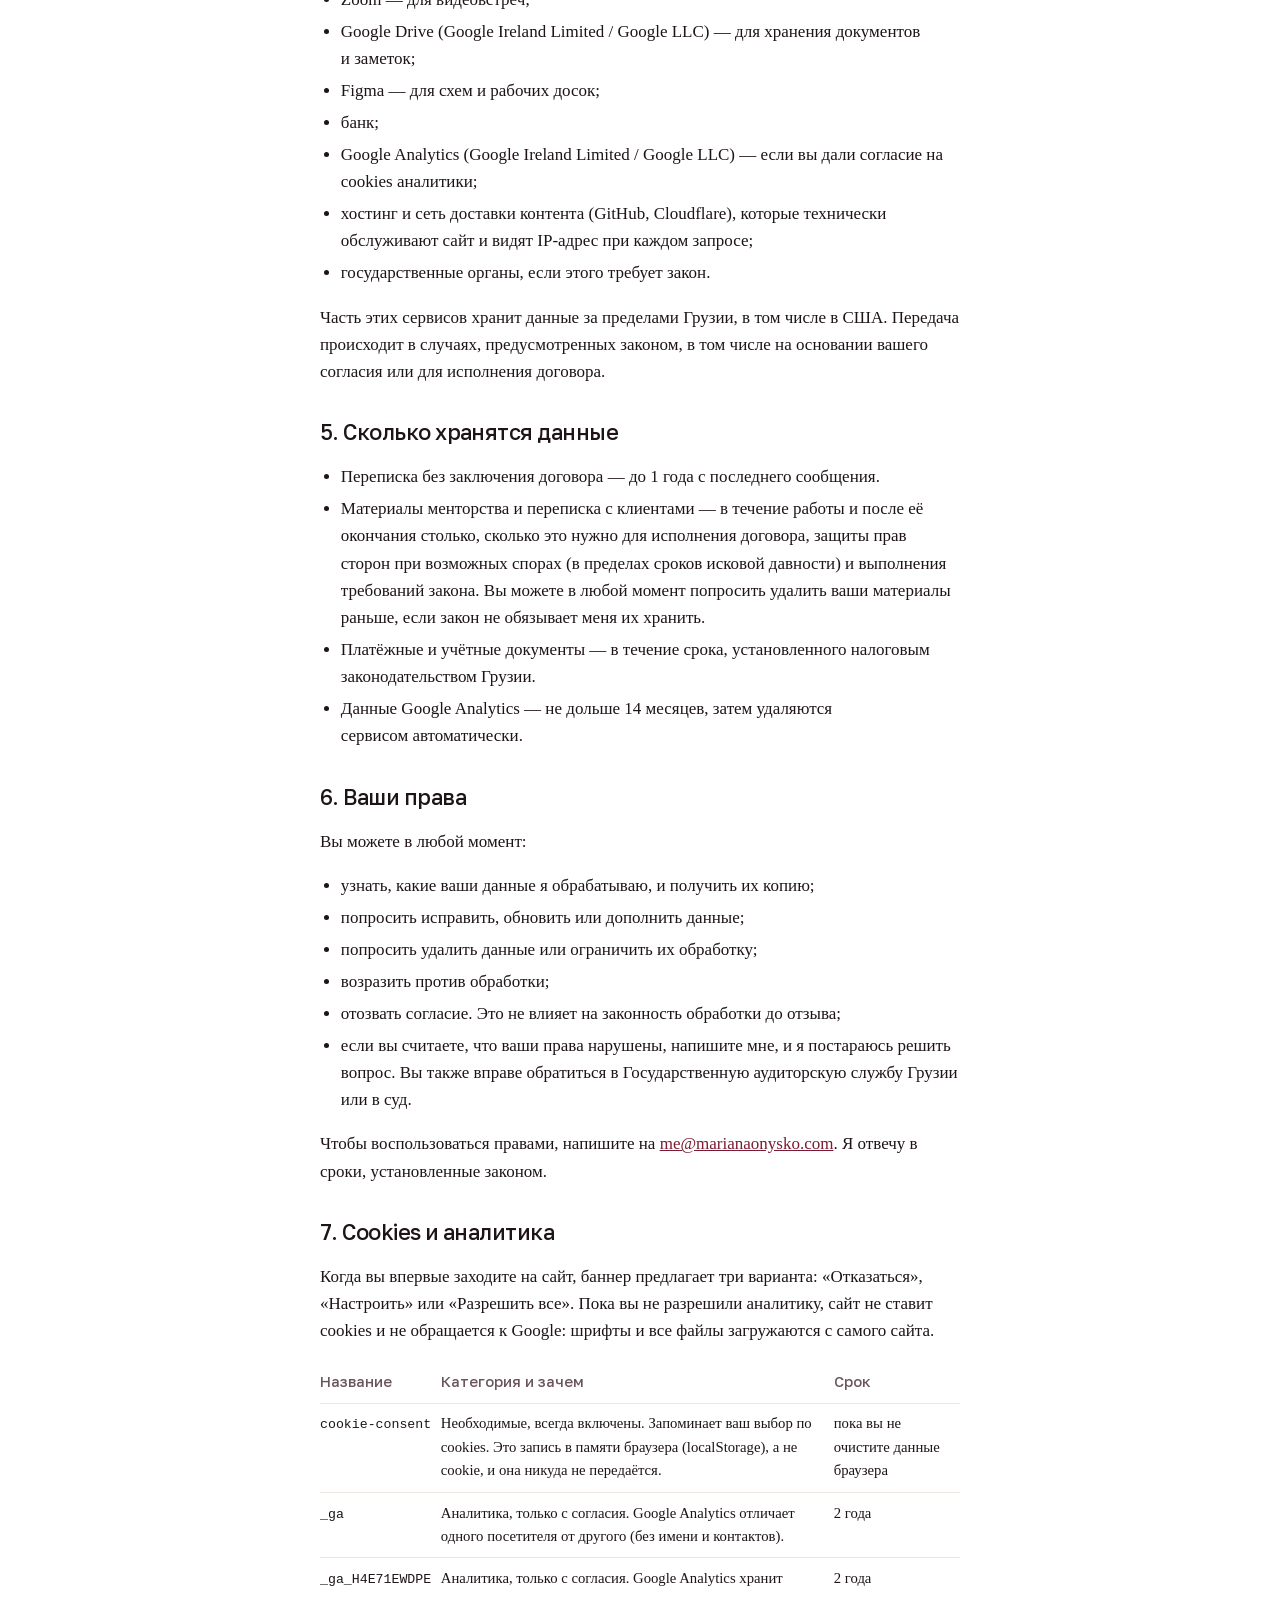
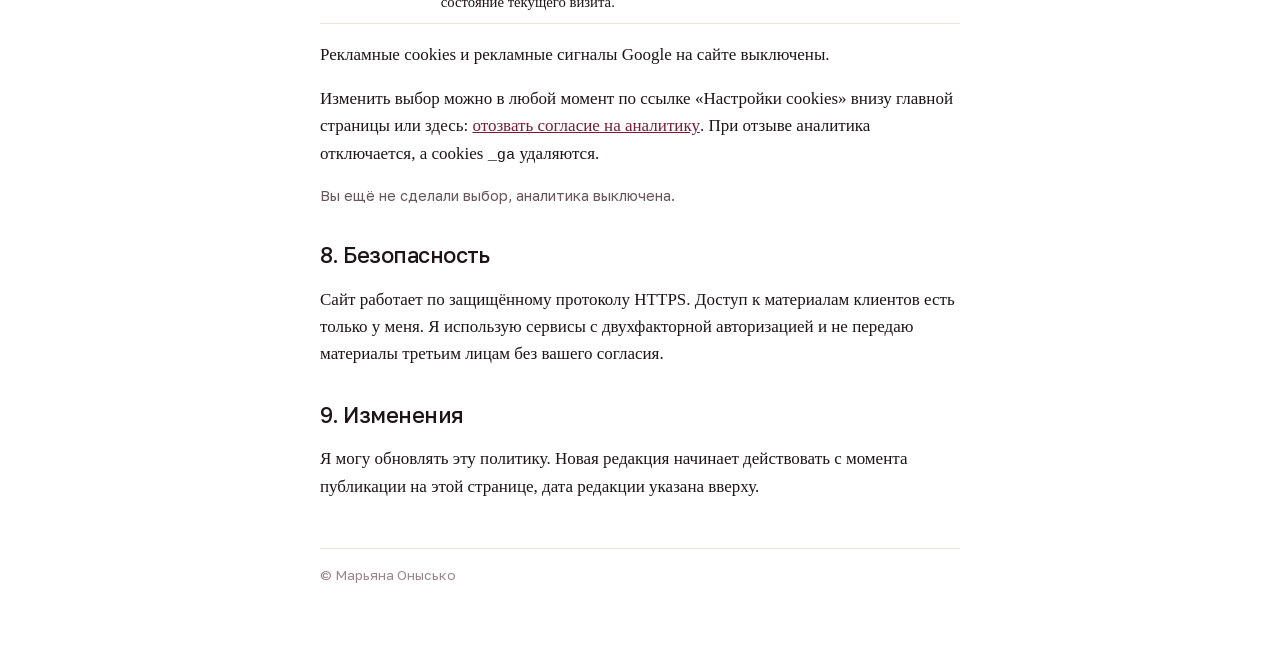
==== commit 42676473: "Privacy policy: name Zoom, Google Drive and Figma as processors Co-Authored-By: Claude Opus 5.5 <nor" ====
--- a/privacy.html
+++ b/privacy.html
@@ -57,7 +57,9 @@
   <p>Я не продаю данные. Доступ к ним могут получать только сервисы, через которые я работаю:</p>
   <ul>
     <li>мессенджер Telegram и почтовый сервис, через которые идёт переписка;</li>
-    <li>сервисы для видеовстреч и хранения заметок;</li>
+    <li>Zoom — для видеовстреч;</li>
+    <li>Google Drive (Google Ireland Limited / Google LLC) — для хранения документов и заметок;</li>
+    <li>Figma — для схем и рабочих досок;</li>
     <li>банк;</li>
     <li>Google Analytics (Google Ireland Limited / Google LLC) — если вы дали согласие на cookies аналитики;</li>
     <li>хостинг и сеть доставки контента (GitHub, Cloudflare), которые технически обслуживают сайт и видят IP-адрес при каждом запросе;</li>
